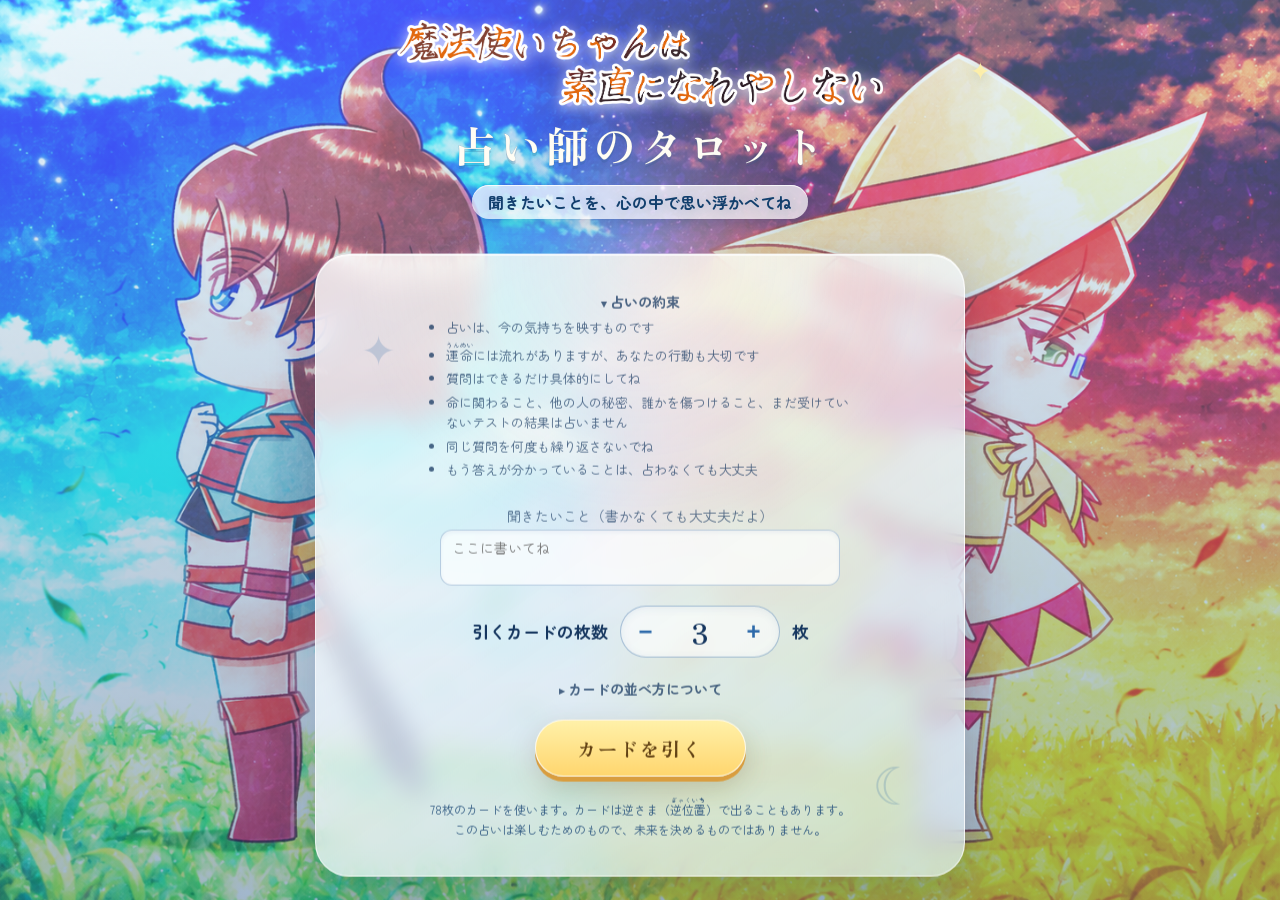
==== tarot-booth/index.html @ e7f3f314 "Initial commit: tarot booth web app 占い師のタロット — movie screening event tarot reading app. 78-card Ride" ====
<!doctype html>
<html lang="ja">
<head>
<meta charset="utf-8">
<meta name="viewport" content="width=device-width,initial-scale=1,viewport-fit=cover">
<title>占い師のタロット</title>
<link rel="preconnect" href="https://fonts.googleapis.com">
<link rel="preconnect" href="https://fonts.gstatic.com" crossorigin>
<link rel="stylesheet" href="https://fonts.googleapis.com/css2?family=Zen+Maru+Gothic:wght@500;700&family=Zen+Old+Mincho:wght@600;900&display=swap">
<link rel="stylesheet" href="src/styles.css">
</head>
<body>

<div class="app">
  <header>
    <div class="film"><img src="assets/ui/movie-title-logo.png" alt="魔法使いちゃんは素直になれやしない"></div>
    <h1>占い師のタロット</h1>
    <p class="guide" id="guide">聞きたいことを、心の中で思い浮かべてね</p>
  </header>

  <div class="spread" id="spread" hidden></div>

  <div class="table">
    <div class="fan" id="fan"></div>

    <div class="panel" id="setup">
      <details class="info-box" open>
        <summary>占いの約束</summary>
        <ul>
          <li>占いは、今の気持ちを映すものです</li>
          <li><ruby>運命<rt>うんめい</rt></ruby>には流れがありますが、あなたの行動も大切です</li>
          <li>質問はできるだけ具体的にしてね</li>
          <li>命に関わること、他の人の秘密、誰かを傷つけること、まだ受けていないテストの結果は占いません</li>
          <li>同じ質問を何度も繰り返さないでね</li>
          <li>もう答えが分かっていることは、占わなくても大丈夫</li>
        </ul>
      </details>

      <div class="field-col">
        <label for="question">聞きたいこと（書かなくても大丈夫だよ）</label>
        <textarea id="question" maxlength="60" rows="2" placeholder="ここに書いてね"></textarea>
      </div>

      <div class="field">
        <span>引くカードの枚数</span>
        <div class="stepper">
          <button type="button" id="minus" aria-label="減らす">−</button>
          <output id="count">3</output>
          <button type="button" id="plus" aria-label="増やす">+</button>
        </div>
        <span>枚</span>
      </div>

      <details class="info-box">
        <summary>カードの並べ方について</summary>
        <p>選んだカードを順番に並べます。</p>
        <p><strong>カードの見方：</strong></p>
        <ul>
          <li>自由に読む — 先にカードの<ruby>意味<rt>いみ</rt></ruby>を決めず、出たカードから感じ取ります</li>
          <li>出来事の流れ — <ruby>原因<rt>げんいん</rt></ruby>・<ruby>経過<rt>けいか</rt></ruby>・<ruby>結果<rt>けっか</rt></ruby></li>
          <li>時間の流れ — <ruby>過去<rt>かこ</rt></ruby>・<ruby>現在<rt>いま</rt></ruby>・<ruby>未来<rt>みらい</rt></ruby></li>
        </ul>
        <p>心の中で、どんなふうに読むか決めてね。どの方法でも、カードの出方は変わりません。</p>
      </details>

      <button class="btn" id="startBtn" type="button">カードを引く</button>
      <p class="note">78枚のカードを使います。カードは逆さま（<ruby>逆位置<rt>ぎゃくいち</rt></ruby>）で出ることもあります。<br>この占いは楽しむためのもので、未来を決めるものではありません。</p>
    </div>

    <div class="panel" id="actions" hidden>
      <div class="row">
        <button class="ghost" id="extraBtn" type="button">補足カードを引く</button>
        <button class="ghost" id="saveBtn" type="button">画像で保存</button>
        <button class="ghost" id="qrBtn" type="button">QRコードで結果を持ち帰る</button>
      </div>
      <div id="qrArea" hidden>
        <div id="qrCode"></div>
        <p class="note">スマホでスキャンすると、同じ結果が見られます</p>
      </div>
      <div class="ai-guide" role="note">
        <strong>✦ AIでカードを読んでみよう</strong>
        <p>結果を「画像で保存」して、聞きたいことと一緒にChatGPTなどのAIへ見せると、カードの読み方を相談できます。</p>
        <small>AIの読み取りは、答えを決めるものではありません。参考として楽しんでね。</small>
      </div>
      <div class="row">
        <button class="btn" id="againBtn" type="button">新しく占う</button>
        <button class="ghost" id="endBtn" type="button">占いを終える</button>
      </div>
    </div>
  </div>
</div>

<div class="overlay" id="overlay" hidden>
  <img id="shotImg" alt="占いの結果">
  <p class="note">画像を長押しすると保存できます</p>
  <div class="row">
    <a class="ghost" id="dlLink" download="tarot.png" href="#">ダウンロード</a>
    <button class="ghost" id="closeShot" type="button">閉じる</button>
  </div>
</div>

<script src="src/qrcode.js"></script>
<script src="src/deck.js"></script>
<script src="src/share.js"></script>
<script src="src/app.js"></script>
</body>
</html>
---- tarot-booth/src/styles.css ----
:root{
  --sky:#78c8ef;
  --sky-light:#dff5ff;
  --sky-deep:#356da8;
  --cloth:#255894;
  --cloth-deep:#163b70;
  --brass:#ffd66f;
  --brass-dim:#d99d3f;
  --paper:#fffdf4;
  --ink:#15365f;
  --muted:#d6edff;
  --night:#102f61;
  --mincho:"Zen Old Mincho","Hiragino Mincho ProN","Yu Mincho",serif;
  --maru:"Zen Maru Gothic","Hiragino Maru Gothic ProN","Yu Gothic",sans-serif;
  --sw:80px;
  --fw:50px;
  --ui-shadow:0 18px 46px rgba(21,54,95,.22);
  --pointer-x:50%;
  --pointer-y:32%;
}
[hidden]{display:none!important}
*,*::before,*::after{box-sizing:border-box}

html,body{margin:0;padding:0;width:100%;height:100%;height:100dvh;overflow:hidden}
body{
  color:var(--paper);font-family:var(--maru);
  background:
    radial-gradient(circle at 13% 18%,rgba(255,255,255,.9) 0 2px,transparent 3px),
    radial-gradient(circle at 87% 23%,rgba(255,240,166,.8) 0 2px,transparent 3px),
    radial-gradient(circle at 72% 8%,rgba(255,255,255,.75) 0 1.5px,transparent 2.5px),
    linear-gradient(180deg,var(--sky-light) 0,var(--sky) 36%,var(--sky-deep) 72%,var(--cloth-deep) 100%);
  -webkit-tap-highlight-color:transparent;user-select:none;
}
body::before,body::after{
  content:"";position:fixed;left:-8vw;right:-8vw;pointer-events:none;z-index:0;
}
body::before{
  top:17%;height:24%;opacity:.58;
  background:
    radial-gradient(ellipse at 8% 55%,rgba(255,255,255,.8) 0 11%,transparent 12%),
    radial-gradient(ellipse at 24% 42%,rgba(255,255,255,.62) 0 14%,transparent 15%),
    radial-gradient(ellipse at 81% 50%,rgba(255,255,255,.68) 0 13%,transparent 14%),
    radial-gradient(ellipse at 96% 36%,rgba(255,255,255,.78) 0 10%,transparent 11%);
  filter:blur(2px);
}
body::after{
  bottom:-18%;height:42%;opacity:.48;
  background:
    radial-gradient(ellipse at 18% 45%,rgba(187,224,250,.7) 0 20%,transparent 21%),
    radial-gradient(ellipse at 55% 62%,rgba(171,214,245,.64) 0 27%,transparent 28%),
    radial-gradient(ellipse at 88% 38%,rgba(200,232,252,.72) 0 20%,transparent 21%);
}
body:has(#setup:not([hidden])){
  background:
    radial-gradient(circle 260px at var(--pointer-x) var(--pointer-y),rgba(255,255,255,.3),transparent 72%),
    linear-gradient(180deg,rgba(202,235,250,.34),rgba(43,91,139,.44)),
    url("../assets/ui/movie-choice-bg.png") center/cover no-repeat;
}
body:has(#setup:not([hidden]))::before,
body:has(#setup:not([hidden]))::after{display:none}

/* The app always owns exactly one viewport. Spread height is controlled by --sw. */
.app{
  position:relative;z-index:1;width:100%;height:100%;height:100dvh;
  display:grid;grid-template-rows:auto auto minmax(0,1fr);
  grid-template-areas:"hd" "sp" "tb";
}

header{
  grid-area:hd;position:relative;text-align:center;
  padding:clamp(10px,2.2dvh,22px) 16px clamp(7px,1.2dvh,12px);
  text-shadow:0 2px 12px rgba(30,77,126,.2);
}
header::after{
  content:"✦";position:absolute;left:calc(50% + min(31vw,330px));top:22%;
  color:rgba(255,240,166,.9);font-size:clamp(14px,2vw,25px);
  filter:drop-shadow(0 0 8px rgba(255,220,112,.7));
}
.film{
  width:clamp(240px,38vw,500px);max-width:calc(100vw - 32px);margin:0 auto;
  line-height:0;filter:drop-shadow(0 3px 7px rgba(255,255,255,.72));
  animation:logo-enter .8s cubic-bezier(.2,.8,.2,1) both;
}
.film img{display:block;width:100%;height:auto}
h1{
  font-family:var(--mincho);font-weight:900;
  font-size:clamp(25px,3.6vw,43px);margin:.12em 0 0;
  letter-spacing:.09em;color:#fffdf4;
  -webkit-text-stroke:.35px rgba(27,67,113,.3);
  text-shadow:0 3px 0 rgba(42,89,137,.22),0 10px 30px rgba(34,80,127,.2);
  animation:title-enter .75s .12s cubic-bezier(.2,.8,.2,1) both;
}
.guide{
  display:inline-block;font-size:clamp(12px,1.55vw,16px);font-weight:700;
  margin:.68em 0 0;padding:.3em 1em;border-radius:999px;
  color:#123f6d;background:rgba(255,255,255,.72);
  box-shadow:0 4px 14px rgba(15,54,96,.2),inset 0 1px 0 rgba(255,255,255,.82);
  transition:opacity .3s;
  animation:guide-enter .65s .28s ease-out both;
}
@keyframes logo-enter{from{opacity:0;transform:translateY(-18px) scale(.96)}to{opacity:1;transform:none}}
@keyframes title-enter{from{opacity:0;transform:translateY(13px);letter-spacing:.2em}to{opacity:1;transform:none;letter-spacing:.09em}}
@keyframes guide-enter{from{opacity:0;transform:translateY(10px) scale(.97)}to{opacity:1;transform:none}}

/* Selected cards stay on one complete, centered row. */
.spread{
  grid-area:sp;display:flex;flex-wrap:nowrap;justify-content:center;align-items:flex-start;
  gap:clamp(3px,1vw,15px);padding:4px clamp(8px,2vw,24px) 7px;
  min-width:0;overflow:visible;
}
.slot{display:flex;flex:0 0 var(--sw);flex-direction:column;align-items:center;gap:3px;width:var(--sw);min-width:0}
.slot-label{
  max-width:100%;overflow:hidden;text-overflow:ellipsis;
  font-family:var(--mincho);font-weight:900;font-size:clamp(8px,1.1vw,12px);
  letter-spacing:.05em;color:#fff4bd;white-space:nowrap;text-shadow:0 1px 5px rgba(15,48,91,.5);
}
.slot.extra .slot-label{color:#d9edff}
.slot-frame{
  position:relative;width:100%;aspect-ratio:300/527;
  border:1.5px dashed rgba(255,244,189,.72);border-radius:7px;
  background:rgba(255,255,255,.08);box-shadow:inset 0 0 16px rgba(255,255,255,.06);
  perspective:900px;
}
.slot-name{
  width:calc(var(--sw) + 12px);min-height:2.25em;text-align:center;
  font-family:var(--mincho);font-weight:700;font-size:clamp(8px,1.1vw,13px);
  line-height:1.22;color:#fff;opacity:0;transition:opacity .5s;
  text-shadow:0 2px 6px rgba(9,36,76,.75);
}
.slot-name small{display:block;font-family:var(--maru);font-size:clamp(7px,.9vw,10px);color:#d8efff;letter-spacing:.03em}
.slot-name small.rev{color:#ffd0bd}
.slot-name rt{font-family:var(--maru);font-size:clamp(6px,.75vw,8px);color:#d8efff}
.slot-name.on{opacity:1;animation:name-enter .48s ease-out both}
@keyframes name-enter{from{opacity:0;transform:translateY(7px)}to{opacity:1;transform:none}}

/* Cards */
.card{position:absolute;inset:0;border-radius:7px;transform-style:preserve-3d;transition:transform .78s cubic-bezier(.2,.72,.2,1);cursor:pointer}
.card.flipped{transform:rotateY(180deg)}
.card.flipping{animation:tarot-flip .82s cubic-bezier(.22,.72,.2,1) both;z-index:2}
.card.front-visible .back{visibility:hidden}
.card.front-visible .front{backface-visibility:visible;-webkit-backface-visibility:visible}
@keyframes tarot-flip{
  0%{transform:rotateY(0) translateZ(0) translateY(0) scale(1);filter:brightness(1)}
  45%{transform:rotateY(90deg) translateZ(18px) translateY(-7px) scale(1.025);filter:brightness(1.08)}
  100%{transform:rotateY(180deg) translateZ(0) translateY(0) scale(1);filter:brightness(1)}
}
.card.flipping .front::after{content:"";position:absolute;inset:-20%;background:linear-gradient(105deg,transparent 42%,rgba(255,255,255,.36) 50%,transparent 58%);transform:translateX(-75%) rotate(5deg);animation:card-sheen .52s .14s ease-out both;pointer-events:none}
@keyframes card-sheen{to{transform:translateX(75%) rotate(5deg)}}
.face{position:absolute;inset:0;border-radius:6px;backface-visibility:hidden;-webkit-backface-visibility:hidden;overflow:hidden;box-shadow:0 5px 16px rgba(7,29,65,.38)}
.face.front{transform:rotateY(180deg);background:#fff}
.face.front img{width:100%;height:100%;object-fit:cover;display:block}
.face.front.rev img{transform:rotate(180deg)}
.back{
  background:
    radial-gradient(circle at 50% 50%,transparent 0 17%,var(--brass) 17.5% 19%,transparent 19.5%),
    radial-gradient(circle at 50% 50%,var(--brass) 0 5%,transparent 5.5%),
    repeating-linear-gradient(45deg,rgba(255,231,145,.13) 0 2px,transparent 2px 9px),
    repeating-linear-gradient(-45deg,rgba(255,231,145,.13) 0 2px,transparent 2px 9px),
    #174786;
  border:2px solid #123e78;outline:1.2px solid #ffe18a;outline-offset:-5px;
}
.slot .card.ready{animation:glow 1.6s ease-in-out infinite}
@keyframes glow{50%{filter:drop-shadow(0 0 9px rgba(255,231,139,.95));transform:translateY(-2px)}}

/* Fan and panels share the remaining, strictly bounded area. */
.table{grid-area:tb;position:relative;min-height:0;overflow:hidden}
.fan{position:absolute;inset:4px clamp(5px,1vw,14px) 8px;overflow:hidden}
.fcard{
  position:absolute;left:0;top:0;width:var(--fw);aspect-ratio:300/527;
  transform-origin:50% 100%;will-change:transform;
  transition:transform .68s cubic-bezier(.24,.76,.2,1),opacity .3s,filter .2s;cursor:pointer;
}
.fcard .face{box-shadow:-2px 3px 8px rgba(6,26,59,.42)}
.fcard:hover{filter:brightness(1.12)}
.fcard:hover .card:not(.flipped):not(.flipping),.fcard:focus-visible .card:not(.flipped):not(.flipping){transform:translateY(-7px) scale(1.035)}
.fcard:hover .card.flipped,.fcard:focus-visible .card.flipped{transform:translateY(-7px) scale(1.035) rotateY(180deg)}
.fcard:focus-visible{outline:none;filter:drop-shadow(0 0 6px #fff)}
.fcard:focus-visible .back{outline-color:#fff}
.fan.locked .fcard{pointer-events:none}
.fcard.gone{opacity:0;pointer-events:none}

/* Welcome and result controls */
.panel{
  position:absolute;inset:0;display:flex;flex-direction:column;align-items:center;justify-content:center;
  gap:clamp(10px,2.2dvh,20px);text-align:center;padding:10px 16px;
}
#setup{
  inset:50% auto auto 50%;transform:translate(-50%,-50%);
  width:min(650px,calc(100% - 28px));height:auto;max-height:calc(100% - 14px);
  padding:clamp(18px,4dvh,38px) clamp(18px,5vw,50px);
  border:1px solid rgba(255,255,255,.68);border-radius:clamp(20px,4vw,34px);
  background:
    radial-gradient(circle at 50% 0,rgba(255,245,183,.18),transparent 42%),
    linear-gradient(145deg,rgba(255,255,255,.82),rgba(225,243,255,.68));
  color:var(--ink);box-shadow:var(--ui-shadow),inset 0 1px 0 rgba(255,255,255,.9);
  backdrop-filter:blur(12px);-webkit-backdrop-filter:blur(12px);
  animation:panel-enter .78s .18s cubic-bezier(.16,.8,.24,1) both;
}
@keyframes panel-enter{from{opacity:0;transform:translate(-50%,calc(-50% + 24px)) scale(.975)}to{opacity:1;transform:translate(-50%,-50%) scale(1)}}
#setup::before,#setup::after{position:absolute;color:rgba(50,109,168,.22);font-family:var(--mincho);pointer-events:none}
#setup::before{content:"✦";left:7%;top:10%;font-size:clamp(22px,4vw,42px)}
#setup::after{content:"☾";right:7%;bottom:9%;font-size:clamp(28px,5vw,52px)}
#actions{justify-content:flex-start;padding-top:clamp(8px,1.5dvh,15px);gap:9px}
#qrArea{display:flex;flex-direction:column;align-items:center;gap:6px}
#qrCode svg{background:#fff;border-radius:8px;padding:4px;box-shadow:0 4px 16px rgba(0,0,0,.15)}
#qrArea:not([hidden]){animation:soft-pop .45s cubic-bezier(.2,.8,.2,1) both}
.ai-guide{
  width:min(520px,calc(100% - 16px));padding:.7em 1em;border-radius:14px;
  color:var(--ink);background:rgba(255,255,255,.82);
  border:1px solid rgba(255,226,132,.9);box-shadow:0 6px 20px rgba(10,43,82,.16);
  animation:soft-pop .58s .18s cubic-bezier(.2,.8,.2,1) both;
}
.ai-guide strong{display:block;color:#875614;font-size:clamp(12px,1.35vw,15px)}
.ai-guide p{margin:.3em 0;font-size:clamp(10px,1.15vw,12px);line-height:1.55}
.ai-guide small{display:block;color:#456785;font-size:clamp(9px,1vw,11px);line-height:1.45}

/* question input */
.field-col{display:flex;flex-direction:column;align-items:center;gap:4px;width:100%}
.field-col label{font-size:clamp(12px,1.4vw,14px);color:var(--ink);opacity:.7}
.field-col textarea{
  width:min(100%,400px);font-family:var(--maru);font-size:14px;
  padding:.5em .8em;border:1.5px solid rgba(43,101,159,.3);border-radius:12px;
  background:rgba(255,255,255,.7);color:var(--ink);resize:none;
  box-shadow:inset 0 2px 4px rgba(35,91,145,.06);
}
.field-col textarea:focus{outline:2px solid var(--sky-deep);outline-offset:1px}

/* info box (precautions, spread intro) */
.info-box{
  width:min(100%,420px);text-align:left;font-size:clamp(11px,1.2vw,13px);
  color:var(--ink);opacity:.75;line-height:1.6;
}
.info-box summary{
  cursor:pointer;font-weight:700;font-size:clamp(12px,1.3vw,14px);
  list-style:none;text-align:center;
}
.info-box summary::before{content:"▸ ";font-size:.8em}
.info-box[open] summary::before{content:"▾ "}
.info-box[open] > :not(summary){animation:detail-enter .35s ease-out both}
.info-box ul{margin:.4em 0;padding-left:1.2em}
.info-box li{margin-bottom:.2em}
.info-box p{margin:.3em 0}
.field{display:flex;align-items:center;gap:12px;flex-wrap:wrap;justify-content:center;font-size:clamp(14px,1.8vw,17px);font-weight:700}
.stepper{
  display:flex;align-items:center;border:1.5px solid rgba(43,101,159,.4);border-radius:999px;
  background:rgba(255,255,255,.62);box-shadow:inset 0 2px 8px rgba(35,91,145,.08);
}
.stepper button{
  width:clamp(40px,5vw,50px);height:clamp(40px,5vw,50px);
  border:0;background:transparent;color:#2d6aaa;font-size:24px;font-weight:700;
  cursor:pointer;border-radius:999px;
  transition:transform .18s ease,background .18s ease,color .18s ease;
}
.stepper button:not(:disabled):hover{transform:scale(1.16);background:rgba(73,137,196,.12)}
.stepper button:not(:disabled):active{transform:scale(.9)}
.stepper button:disabled{opacity:.28;cursor:default}
.stepper output{min-width:2em;font-family:var(--mincho);font-weight:900;font-size:clamp(21px,2.5vw,29px);color:var(--ink);font-variant-numeric:tabular-nums}
.btn{
  position:relative;overflow:hidden;
  font-family:var(--mincho);font-weight:900;font-size:clamp(15px,1.9vw,19px);letter-spacing:.1em;
  color:#634315;background:linear-gradient(180deg,#fff1a9,#ffd66f);
  border:1px solid rgba(255,255,255,.8);border-radius:999px;padding:.75em 2.2em;cursor:pointer;
  box-shadow:0 5px 0 #d99d3f,0 11px 28px rgba(87,63,24,.22);
  transition:transform .12s,box-shadow .12s,filter .2s;
}
.btn::before{
  content:"";position:absolute;inset:-40% auto -40% -45%;width:32%;
  background:linear-gradient(90deg,transparent,rgba(255,255,255,.75),transparent);
  transform:skewX(-18deg);transition:left .48s ease;pointer-events:none;
}
.btn:hover::before{left:115%}
.btn:hover{filter:brightness(1.04)}
.btn:active{transform:translateY(4px);box-shadow:0 1px 0 #d99d3f,0 6px 16px rgba(87,63,24,.18)}
.btn:focus-visible,.ghost:focus-visible,.stepper button:focus-visible{outline:3px solid #fff;outline-offset:3px}
.ghost{
  font-family:var(--maru);font-weight:700;font-size:clamp(12px,1.4vw,15px);
  color:#fff;background:rgba(19,64,117,.68);border:1.5px solid rgba(255,237,164,.72);
  border-radius:999px;padding:.64em 1.3em;cursor:pointer;text-decoration:none;
  box-shadow:0 6px 18px rgba(8,35,72,.16);transition:background .2s,transform .15s;
}
.ghost:hover{background:rgba(14,54,105,.86);transform:translateY(-1px)}
.ghost:active{transform:translateY(1px) scale(.98)}
.ghost:disabled{opacity:.35;cursor:default;transform:none}
.row{display:flex;gap:9px;flex-wrap:wrap;justify-content:center;align-items:center}
.note{font-size:clamp(10px,1.15vw,12px);color:#315a82;max-width:40em;line-height:1.65;margin:0}
#actions .note{color:var(--muted)}

/* Saved-image preview */
.overlay{
  position:fixed;inset:0;z-index:50;background:rgba(11,42,82,.88);
  backdrop-filter:blur(12px);-webkit-backdrop-filter:blur(12px);
  display:flex;flex-direction:column;align-items:center;justify-content:center;gap:12px;padding:14px;
}
.overlay img{max-width:100%;max-height:74dvh;border:3px solid rgba(255,255,255,.75);border-radius:12px;box-shadow:0 18px 50px rgba(3,22,49,.48);user-select:auto;-webkit-touch-callout:default}
.overlay:not([hidden]) img{animation:overlay-enter .5s cubic-bezier(.2,.8,.2,1) both}
.overlay .note{color:#e7f5ff}
@keyframes soft-pop{from{opacity:0;transform:translateY(12px) scale(.97)}to{opacity:1;transform:none}}
@keyframes detail-enter{from{opacity:0;transform:translateY(-5px)}to{opacity:1;transform:none}}
@keyframes overlay-enter{from{opacity:0;transform:translateY(18px) scale(.96)}to{opacity:1;transform:none}}

@media(max-width:600px){
  header{padding-top:8px;padding-bottom:5px}
  .film{width:min(76vw,300px)}
  h1{font-size:clamp(22px,7vw,29px)}
  .guide{font-size:11px;margin-top:.48em}
  .spread{gap:3px;padding:2px 6px 4px}
  .slot{gap:2px}
  .slot-name{width:calc(var(--sw) + 5px)}
  #setup{inset:50% 11px auto;transform:translateY(-50%);width:auto;padding:17px 14px;border-radius:22px;gap:10px}
  #setup .note{max-width:31em}
  #actions{padding-inline:8px}
  .ai-guide{padding:.55em .75em}
  .fan{inset:2px 4px 5px}
}

@media(max-width:600px){
  @keyframes panel-enter{from{opacity:0;transform:translateY(calc(-50% + 20px)) scale(.98)}to{opacity:1;transform:translateY(-50%) scale(1)}}
}

@media(max-height:650px){
  header{padding-top:6px;padding-bottom:4px}
  h1{font-size:clamp(20px,3vw,30px)}
  .guide{margin-top:.12em;font-size:11px}
  #setup{padding-block:12px;gap:8px}
  #setup .note{line-height:1.4}
  .stepper button{width:36px;height:36px}
  .btn{padding-block:.58em}
}

@media(prefers-reduced-motion:reduce){
  .card,.fcard,.slot-name,.btn,.ghost{transition-duration:.01s}
  .card.flipping{animation:none;transform:rotateY(180deg)}
  .card.flipping .back{visibility:hidden}
  .card.flipping .front{backface-visibility:visible;-webkit-backface-visibility:visible}
  .card.flipping .front::after{display:none}
  .slot .card.ready{animation:none}
  .film,h1,.guide,#setup,.slot-name.on,#qrArea:not([hidden]),.ai-guide,.overlay:not([hidden]) img,.info-box[open] > :not(summary){animation:none}
  .btn::before{display:none}
}
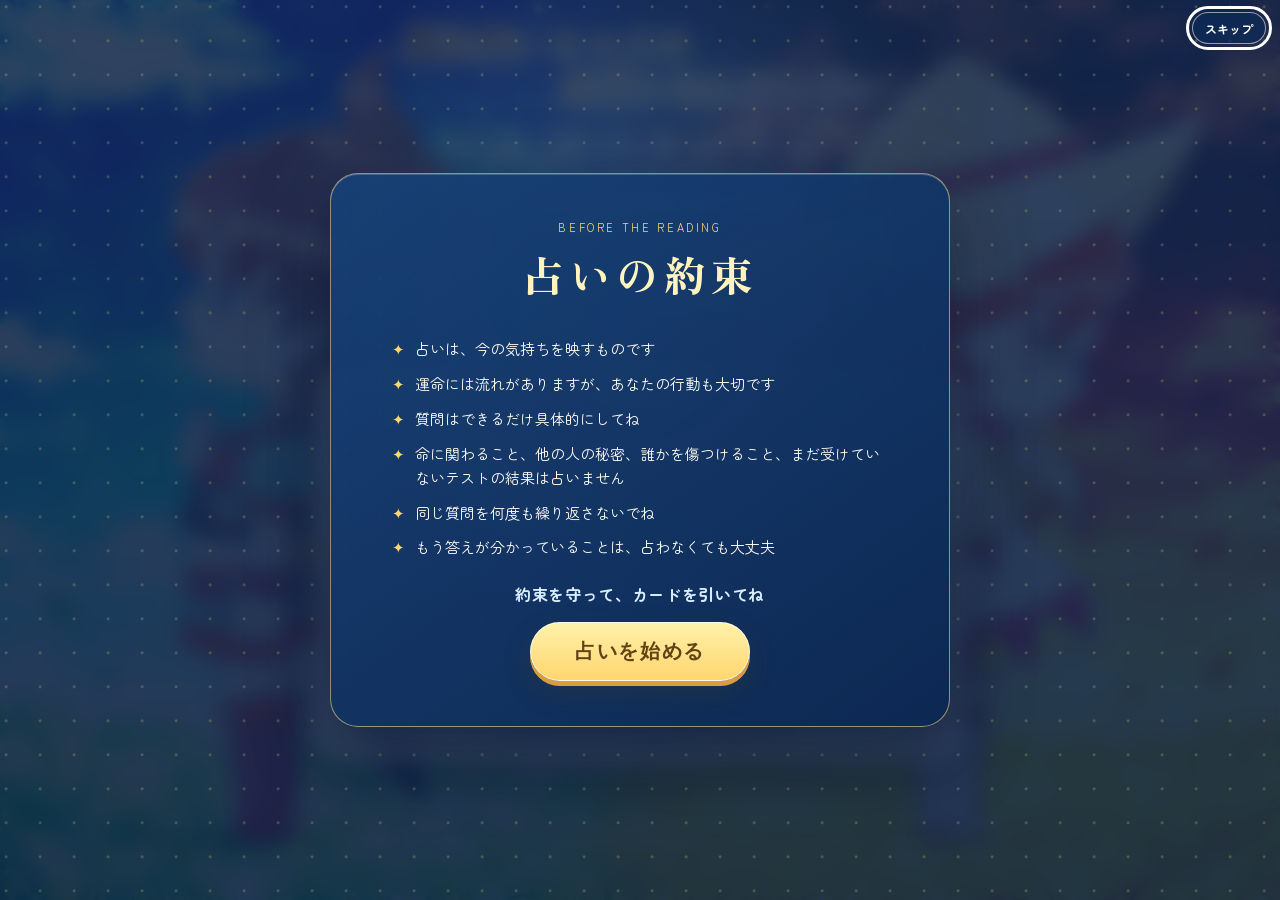
==== commit b11254a9: "Improve tarot booth UI and live mode flow" ====
--- a/tarot-booth/index.html
+++ b/tarot-booth/index.html
@@ -7,7 +7,7 @@
 <link rel="preconnect" href="https://fonts.googleapis.com">
 <link rel="preconnect" href="https://fonts.gstatic.com" crossorigin>
 <link rel="stylesheet" href="https://fonts.googleapis.com/css2?family=Zen+Maru+Gothic:wght@500;700&family=Zen+Old+Mincho:wght@600;900&display=swap">
-<link rel="stylesheet" href="src/styles.css">
+<link rel="stylesheet" href="src/styles.css?v=27">
 </head>
 <body>
 
@@ -24,24 +24,28 @@
     <div class="fan" id="fan"></div>
 
     <div class="panel" id="setup">
-      <details class="info-box" open>
-        <summary>占いの約束</summary>
-        <ul>
-          <li>占いは、今の気持ちを映すものです</li>
-          <li><ruby>運命<rt>うんめい</rt></ruby>には流れがありますが、あなたの行動も大切です</li>
-          <li>質問はできるだけ具体的にしてね</li>
-          <li>命に関わること、他の人の秘密、誰かを傷つけること、まだ受けていないテストの結果は占いません</li>
-          <li>同じ質問を何度も繰り返さないでね</li>
-          <li>もう答えが分かっていることは、占わなくても大丈夫</li>
-        </ul>
-      </details>
+      <div class="mode-switch" role="group" aria-label="利用モード">
+        <button type="button" class="mode-option selected" id="standardMode" aria-pressed="true">通常版</button>
+        <button type="button" class="mode-option" id="liveMode" aria-pressed="false">会場版</button>
+      </div>
+      <button class="rules-link" id="rulesBtn" type="button" aria-haspopup="dialog">✦ 占いの約束を見る</button>
 
-      <div class="field-col">
+      <div class="field-col" id="questionField">
         <label for="question">聞きたいこと（書かなくても大丈夫だよ）</label>
         <textarea id="question" maxlength="60" rows="2" placeholder="ここに書いてね"></textarea>
       </div>
 
-      <div class="field">
+      <div class="booth-questions" id="boothQuestions" hidden>
+        <p class="booth-heading">占いたいことを選んでね</p>
+        <div class="booth-question-list" role="group" aria-label="占いたいこと">
+          <button type="button" class="booth-question selected" data-question="今の私に必要なメッセージは？" aria-pressed="true">今の私に必要な<br>メッセージ</button>
+          <button type="button" class="booth-question" data-question="これからの恋愛について教えてください" aria-pressed="false">これからの<br>恋愛</button>
+          <button type="button" class="booth-question" data-question="仕事や勉強で、今意識することは？" aria-pressed="false">仕事・勉強で<br>意識すること</button>
+          <button type="button" class="booth-question" data-question="次の一歩を踏み出すためのヒントは？" aria-pressed="false">次の一歩への<br>ヒント</button>
+        </div>
+      </div>
+
+      <div class="field" id="countField">
         <span>引くカードの枚数</span>
         <div class="stepper">
           <button type="button" id="minus" aria-label="減らす">−</button>
@@ -51,16 +55,15 @@
         <span>枚</span>
       </div>
 
-      <details class="info-box">
-        <summary>カードの並べ方について</summary>
-        <p>選んだカードを順番に並べます。</p>
-        <p><strong>カードの見方：</strong></p>
-        <ul>
-          <li>自由に読む — 先にカードの<ruby>意味<rt>いみ</rt></ruby>を決めず、出たカードから感じ取ります</li>
-          <li>出来事の流れ — <ruby>原因<rt>げんいん</rt></ruby>・<ruby>経過<rt>けいか</rt></ruby>・<ruby>結果<rt>けっか</rt></ruby></li>
-          <li>時間の流れ — <ruby>過去<rt>かこ</rt></ruby>・<ruby>現在<rt>いま</rt></ruby>・<ruby>未来<rt>みらい</rt></ruby></li>
-        </ul>
-        <p>心の中で、どんなふうに読むか決めてね。どの方法でも、カードの出方は変わりません。</p>
+      <details class="info-box reading-guide">
+        <summary>カードの読み方</summary>
+        <p class="reading-intro">引いた順番に並びます。好きな読み方を選んでね。</p>
+        <div class="reading-options">
+          <div><strong>自由に読む</strong><span>カードから感じたことを大切にする</span></div>
+          <div><strong>出来事の流れ</strong><span>原因・経過・結果として読む</span></div>
+          <div><strong>時間の流れ</strong><span>過去・現在・未来として読む</span></div>
+        </div>
+        <p class="reading-closing">読み方を変えても、出るカードは変わりません。</p>
       </details>
 
       <button class="btn" id="startBtn" type="button">カードを引く</button>
@@ -71,22 +74,51 @@
       <div class="row">
         <button class="ghost" id="extraBtn" type="button">補足カードを引く</button>
         <button class="ghost" id="saveBtn" type="button">画像で保存</button>
-        <button class="ghost" id="qrBtn" type="button">QRコードで結果を持ち帰る</button>
-      </div>
-      <div id="qrArea" hidden>
-        <div id="qrCode"></div>
-        <p class="note">スマホでスキャンすると、同じ結果が見られます</p>
-      </div>
-      <div class="ai-guide" role="note">
-        <strong>✦ AIでカードを読んでみよう</strong>
-        <p>結果を「画像で保存」して、聞きたいことと一緒にChatGPTなどのAIへ見せると、カードの読み方を相談できます。</p>
-        <small>AIの読み取りは、答えを決めるものではありません。参考として楽しんでね。</small>
+        <button class="ghost" id="copyBtn" type="button">テキストをコピー</button>
+        <button class="ghost" id="aiBtn" type="button">✦ AIに解釈してもらう</button>
       </div>
       <div class="row">
         <button class="btn" id="againBtn" type="button">新しく占う</button>
         <button class="ghost" id="endBtn" type="button">占いを終える</button>
       </div>
     </div>
+  </div>
+</div>
+
+<div class="ai-overlay" id="aiOverlay" role="dialog" aria-modal="true" hidden>
+  <div class="ai-modal">
+    <div class="ai-modal-header">
+      <span>✦ AIの解釈</span>
+      <button class="ai-modal-close" id="aiClose" type="button">✕</button>
+    </div>
+    <div class="ai-key-row" id="aiKeyRow">
+      <input class="ai-key-input" id="aiKeyInput" type="password" placeholder="OpenAI API キーを入力（sk-proj-...）">
+      <button class="ghost" id="aiKeySave" type="button">保存</button>
+    </div>
+    <div class="ai-result" id="aiResult">
+      <p class="ai-result-text" id="aiResultText"></p>
+    </div>
+    <div class="ai-modal-foot">
+      <p class="note">AIの解釈は参考として楽しんでね。答えを決めるものではありません。</p>
+    </div>
+  </div>
+</div>
+
+<div class="rules-overlay" id="rulesOverlay" role="dialog" aria-modal="true" aria-labelledby="rulesTitle" hidden>
+  <button class="rules-skip" id="skipRules" type="button">スキップ</button>
+  <div class="rules-card">
+    <p class="rules-kicker">Before the reading</p>
+    <h2 id="rulesTitle">占いの約束</h2>
+    <ul class="rules-list">
+      <li>占いは、今の気持ちを映すものです</li>
+      <li>運命には流れがありますが、あなたの行動も大切です</li>
+      <li>質問はできるだけ具体的にしてね</li>
+      <li>命に関わること、他の人の秘密、誰かを傷つけること、まだ受けていないテストの結果は占いません</li>
+      <li>同じ質問を何度も繰り返さないでね</li>
+      <li>もう答えが分かっていることは、占わなくても大丈夫</li>
+    </ul>
+    <p class="rules-closing">約束を守って、カードを引いてね</p>
+    <button class="btn rules-close" id="closeRules" type="button">占いを始める</button>
   </div>
 </div>
 
@@ -99,9 +131,8 @@
   </div>
 </div>
 
-<script src="src/qrcode.js"></script>
 <script src="src/deck.js"></script>
 <script src="src/share.js"></script>
-<script src="src/app.js"></script>
+<script src="src/app.js?v=27"></script>
 </body>
 </html>
--- a/tarot-booth/src/styles.css
+++ b/tarot-booth/src/styles.css
@@ -10,10 +10,11 @@
   --ink:#15365f;
   --muted:#d6edff;
   --night:#102f61;
-  --mincho:"Zen Old Mincho","Hiragino Mincho ProN","Yu Mincho",serif;
+  --mincho:"Zen Old Mincho","Hiragino Mincho ProN","Yu Mincho","MS PMincho","MS Mincho","Noto Serif JP",serif;
   --maru:"Zen Maru Gothic","Hiragino Maru Gothic ProN","Yu Gothic",sans-serif;
   --sw:80px;
   --fw:50px;
+  --spread-gap:clamp(3px,1vw,15px);
   --ui-shadow:0 18px 46px rgba(21,54,95,.22);
   --pointer-x:50%;
   --pointer-y:32%;
@@ -29,6 +30,7 @@
     radial-gradient(circle at 87% 23%,rgba(255,240,166,.8) 0 2px,transparent 3px),
     radial-gradient(circle at 72% 8%,rgba(255,255,255,.75) 0 1.5px,transparent 2.5px),
     linear-gradient(180deg,var(--sky-light) 0,var(--sky) 36%,var(--sky-deep) 72%,var(--cloth-deep) 100%);
+  min-width:280px;
   -webkit-tap-highlight-color:transparent;user-select:none;
 }
 body::before,body::after{
@@ -64,6 +66,10 @@
   position:relative;z-index:1;width:100%;height:100%;height:100dvh;
   display:grid;grid-template-rows:auto auto minmax(0,1fr);
   grid-template-areas:"hd" "sp" "tb";
+  padding-top:env(safe-area-inset-top);
+  padding-right:env(safe-area-inset-right);
+  padding-bottom:env(safe-area-inset-bottom);
+  padding-left:env(safe-area-inset-left);
 }
 
 header{
@@ -105,13 +111,13 @@
 /* Selected cards stay on one complete, centered row. */
 .spread{
   grid-area:sp;display:flex;flex-wrap:nowrap;justify-content:center;align-items:flex-start;
-  gap:clamp(3px,1vw,15px);padding:4px clamp(8px,2vw,24px) 7px;
+  gap:var(--spread-gap);padding:4px clamp(8px,2vw,24px) 7px;
   min-width:0;overflow:visible;
 }
 .slot{display:flex;flex:0 0 var(--sw);flex-direction:column;align-items:center;gap:3px;width:var(--sw);min-width:0}
 .slot-label{
   max-width:100%;overflow:hidden;text-overflow:ellipsis;
-  font-family:var(--mincho);font-weight:900;font-size:clamp(8px,1.1vw,12px);
+  font-family:var(--mincho);font-weight:900;font-size:clamp(10px,1.3vw,13px);
   letter-spacing:.05em;color:#fff4bd;white-space:nowrap;text-shadow:0 1px 5px rgba(15,48,91,.5);
 }
 .slot.extra .slot-label{color:#d9edff}
@@ -123,13 +129,13 @@
 }
 .slot-name{
   width:calc(var(--sw) + 12px);min-height:2.25em;text-align:center;
-  font-family:var(--mincho);font-weight:700;font-size:clamp(8px,1.1vw,13px);
+  font-family:var(--mincho);font-weight:700;font-size:clamp(10px,1.3vw,14px);
   line-height:1.22;color:#fff;opacity:0;transition:opacity .5s;
   text-shadow:0 2px 6px rgba(9,36,76,.75);
 }
-.slot-name small{display:block;font-family:var(--maru);font-size:clamp(7px,.9vw,10px);color:#d8efff;letter-spacing:.03em}
+.slot-name small{display:block;font-family:var(--maru);font-size:clamp(9px,1.1vw,11px);color:#d8efff;letter-spacing:.03em}
 .slot-name small.rev{color:#ffd0bd}
-.slot-name rt{font-family:var(--maru);font-size:clamp(6px,.75vw,8px);color:#d8efff}
+.slot-name rt{font-family:var(--maru);font-size:clamp(8px,.9vw,9px);color:#d8efff}
 .slot-name.on{opacity:1;animation:name-enter .48s ease-out both}
 @keyframes name-enter{from{opacity:0;transform:translateY(7px)}to{opacity:1;transform:none}}
 
@@ -152,13 +158,23 @@
 .face.front.rev img{transform:rotate(180deg)}
 .back{
   background:
-    radial-gradient(circle at 50% 50%,transparent 0 17%,var(--brass) 17.5% 19%,transparent 19.5%),
-    radial-gradient(circle at 50% 50%,var(--brass) 0 5%,transparent 5.5%),
-    repeating-linear-gradient(45deg,rgba(255,231,145,.13) 0 2px,transparent 2px 9px),
-    repeating-linear-gradient(-45deg,rgba(255,231,145,.13) 0 2px,transparent 2px 9px),
-    #174786;
-  border:2px solid #123e78;outline:1.2px solid #ffe18a;outline-offset:-5px;
-}
+    url("../assets/ui/mascot-head.png") center/78% auto no-repeat,
+    radial-gradient(circle at 50% 50%,transparent 0 22%,rgba(255,244,170,.9) 22.5% 24%,transparent 24.5%),
+    radial-gradient(circle at 50% 50%,rgba(255,246,181,.9) 0 5%,transparent 5.5%),
+    repeating-linear-gradient(45deg,rgba(255,255,255,.18) 0 2px,transparent 2px 10px),
+    repeating-linear-gradient(-45deg,rgba(132,42,133,.12) 0 2px,transparent 2px 10px),
+    linear-gradient(145deg,#ff9bc6,#f34f98 58%,#d52a78);
+  border:2px solid #9f195c;outline:1.2px solid #fff0a7;outline-offset:-5px;
+}
+.fan.shuffling .fcard{transition:transform .2s cubic-bezier(.45,0,.55,1);filter:drop-shadow(0 8px 12px rgba(91,14,63,.28))}
+body.is-shuffling .table::after{
+  content:"シャッフル中…";position:absolute;z-index:20;left:50%;top:11%;transform:translateX(-50%);
+  padding:.5em 1.25em;border-radius:999px;color:#fff4bd;background:rgba(91,22,89,.76);
+  border:1px solid rgba(255,232,142,.75);font:900 clamp(13px,1.6vw,17px) var(--maru);
+  letter-spacing:.08em;box-shadow:0 7px 22px rgba(35,10,63,.25);
+  animation:shuffle-status .72s ease-in-out infinite alternate;pointer-events:none;
+}
+@keyframes shuffle-status{to{transform:translateX(-50%) translateY(-3px);box-shadow:0 10px 28px rgba(255,83,160,.36)}}
 .slot .card.ready{animation:glow 1.6s ease-in-out infinite}
 @keyframes glow{50%{filter:drop-shadow(0 0 9px rgba(255,231,139,.95));transform:translateY(-2px)}}
 
@@ -185,9 +201,13 @@
   gap:clamp(10px,2.2dvh,20px);text-align:center;padding:10px 16px;
 }
 #setup{
-  inset:50% auto auto 50%;transform:translate(-50%,-50%);
-  width:min(650px,calc(100% - 28px));height:auto;max-height:calc(100% - 14px);
-  padding:clamp(18px,4dvh,38px) clamp(18px,5vw,50px);
+  position:absolute;top:50%;left:50%;right:auto;bottom:auto;transform:translate(-50%,-50%);
+  width:min(650px,calc(100vw - 24px));height:auto;
+  max-height:100%;
+  overflow-y:auto;-webkit-overflow-scrolling:touch;
+  justify-content:flex-start;
+  padding:clamp(14px,2.2dvh,22px) clamp(16px,4vw,38px);
+  gap:clamp(8px,1.35dvh,12px);
   border:1px solid rgba(255,255,255,.68);border-radius:clamp(20px,4vw,34px);
   background:
     radial-gradient(circle at 50% 0,rgba(255,245,183,.18),transparent 42%),
@@ -200,30 +220,91 @@
 #setup::before,#setup::after{position:absolute;color:rgba(50,109,168,.22);font-family:var(--mincho);pointer-events:none}
 #setup::before{content:"✦";left:7%;top:10%;font-size:clamp(22px,4vw,42px)}
 #setup::after{content:"☾";right:7%;bottom:9%;font-size:clamp(28px,5vw,52px)}
-#actions{justify-content:flex-start;padding-top:clamp(8px,1.5dvh,15px);gap:9px}
+#actions{justify-content:flex-start;padding-top:clamp(8px,1.5dvh,15px);gap:clamp(8px,1.4dvh,13px)}
 #qrArea{display:flex;flex-direction:column;align-items:center;gap:6px}
 #qrCode svg{background:#fff;border-radius:8px;padding:4px;box-shadow:0 4px 16px rgba(0,0,0,.15)}
 #qrArea:not([hidden]){animation:soft-pop .45s cubic-bezier(.2,.8,.2,1) both}
-.ai-guide{
-  width:min(520px,calc(100% - 16px));padding:.7em 1em;border-radius:14px;
-  color:var(--ink);background:rgba(255,255,255,.82);
-  border:1px solid rgba(255,226,132,.9);box-shadow:0 6px 20px rgba(10,43,82,.16);
-  animation:soft-pop .58s .18s cubic-bezier(.2,.8,.2,1) both;
-}
-.ai-guide strong{display:block;color:#875614;font-size:clamp(12px,1.35vw,15px)}
-.ai-guide p{margin:.3em 0;font-size:clamp(10px,1.15vw,12px);line-height:1.55}
-.ai-guide small{display:block;color:#456785;font-size:clamp(9px,1vw,11px);line-height:1.45}
+#actions > .row:first-child{width:100%;max-width:760px;min-width:0}
+#actions > .row:first-child .ghost{flex:0 0 auto}
+#actions #aiBtn{
+  display:none;
+  order:-1;color:#62400c;background:linear-gradient(180deg,#fff2ad,#ffd56b);
+  border-color:rgba(255,255,255,.82);box-shadow:0 4px 0 #cf9633,0 9px 22px rgba(73,50,14,.2);
+}
+.booth-mode #actions #aiBtn{display:inline-flex}
+#actions #aiBtn:hover{background:linear-gradient(180deg,#fff7ce,#ffe08a)}
+.booth-mode #actions #extraBtn,
+.booth-mode #actions #saveBtn,
+.booth-mode #actions #copyBtn,
+.booth-mode #actions #qrBtn,
+.booth-mode #actions #qrArea{display:none!important}
+.booth-mode #actions > .row:first-child{max-width:360px}
+.booth-mode #actions #aiBtn{width:100%}
 
 /* question input */
 .field-col{display:flex;flex-direction:column;align-items:center;gap:4px;width:100%}
-.field-col label{font-size:clamp(12px,1.4vw,14px);color:var(--ink);opacity:.7}
+.field-col label{font-size:clamp(12px,1.35vw,14px);font-weight:700;color:var(--ink);opacity:.72}
 .field-col textarea{
-  width:min(100%,400px);font-family:var(--maru);font-size:14px;
-  padding:.5em .8em;border:1.5px solid rgba(43,101,159,.3);border-radius:12px;
-  background:rgba(255,255,255,.7);color:var(--ink);resize:none;
-  box-shadow:inset 0 2px 4px rgba(35,91,145,.06);
+  width:min(100%,440px);min-height:58px;font-family:var(--maru);font-size:14px;
+  padding:.65em .9em;border:1.5px solid rgba(43,101,159,.28);border-radius:14px;
+  background:rgba(255,255,255,.78);color:var(--ink);resize:none;
+  box-shadow:inset 0 2px 5px rgba(35,91,145,.07),0 3px 10px rgba(30,77,122,.06);
 }
 .field-col textarea:focus{outline:2px solid var(--sky-deep);outline-offset:1px}
+
+.mode-switch{
+  display:flex;padding:4px;border-radius:999px;background:rgba(43,101,159,.11);
+  box-shadow:inset 0 1px 4px rgba(26,73,119,.12);
+}
+.mode-option{
+  min-width:92px;border:0;border-radius:999px;padding:.55em 1.1em;cursor:pointer;
+  color:#54728f;background:transparent;font:700 13px var(--maru);
+  transition:background .2s,color .2s,box-shadow .2s,transform .15s;
+}
+.mode-option.selected{
+  color:#174d80;background:rgba(255,255,255,.9);
+  box-shadow:0 3px 10px rgba(24,68,111,.15);
+}
+.mode-option:active{transform:scale(.97)}
+.mode-option:focus-visible{outline:3px solid #fff;outline-offset:2px}
+.booth-questions{width:min(100%,540px)}
+.booth-heading{margin:0 0 .65em;color:var(--ink);font:900 clamp(17px,2vw,22px) var(--mincho);letter-spacing:.06em}
+.booth-question-list{display:grid;grid-template-columns:repeat(2,minmax(0,1fr));gap:10px}
+.booth-question{
+  position:relative;min-height:70px;padding:.72em 1em;cursor:pointer;
+  color:#285d90;background:rgba(255,255,255,.58);border:1.5px solid rgba(54,112,170,.25);border-radius:16px;
+  font:700 clamp(13px,1.5vw,16px)/1.45 var(--maru);box-shadow:0 5px 14px rgba(21,69,116,.08);
+  transition:transform .16s,background .2s,border-color .2s,box-shadow .2s;
+}
+.booth-question:hover{transform:translateY(-2px);background:rgba(255,255,255,.8)}
+.booth-question.selected{
+  color:#69450e;background:linear-gradient(145deg,#fff9d5,#ffe18b);
+  border-color:#e9b647;box-shadow:0 5px 0 #dca23b,0 10px 22px rgba(112,76,17,.18);
+}
+.booth-question.selected::after{
+  content:"✓";position:absolute;top:7px;right:9px;width:20px;height:20px;display:grid;place-items:center;
+  border-radius:50%;color:#fff;background:#d69b2d;font-size:12px;
+}
+.booth-question:focus-visible{outline:3px solid #fff;outline-offset:3px}
+.booth-mode #setup{
+  max-height:calc(100% - 10px);overflow:hidden;
+  padding:clamp(10px,1.8dvh,16px) clamp(12px,3vw,28px);
+  gap:clamp(6px,1.15dvh,10px);
+}
+.booth-mode .mode-switch{padding:3px}
+.booth-mode .mode-option{padding-block:.42em}
+.booth-mode .rules-link{padding-block:.2em}
+.booth-mode .booth-heading{margin-bottom:.4em;font-size:clamp(15px,1.8vw,19px)}
+.booth-mode .booth-question-list{gap:7px}
+.booth-mode .booth-question{min-height:56px;padding:.5em .75em;font-size:clamp(12px,1.35vw,14px)}
+.booth-mode .info-box summary{font-size:12px}
+.booth-mode #setup > .note{font-size:10px;line-height:1.4;max-width:46em}
+.booth-mode #startBtn{
+  width:auto;max-width:100%;white-space:normal;overflow:visible;
+  padding:.72em clamp(1.25em,5vw,2.2em);line-height:1.35;
+  font-size:clamp(15px,2.2vw,21px);text-align:center;
+}
+.booth-mode #startBtn::before{display:none}
 
 /* info box (precautions, spread intro) */
 .info-box{
@@ -240,6 +321,21 @@
 .info-box ul{margin:.4em 0;padding-left:1.2em}
 .info-box li{margin-bottom:.2em}
 .info-box p{margin:.3em 0}
+.reading-guide[open]{
+  width:min(100%,560px);padding:10px 12px 11px;border-radius:16px;
+  background:rgba(255,255,255,.55);border:1px solid rgba(54,112,170,.16);
+  box-shadow:0 5px 16px rgba(23,67,108,.08);
+}
+.reading-guide[open] summary{margin-bottom:7px;color:#245e94}
+.reading-options{display:grid;grid-template-columns:repeat(3,minmax(0,1fr));gap:7px}
+.reading-options div{
+  min-width:0;padding:8px 7px;border-radius:11px;text-align:center;
+  background:rgba(255,255,255,.7);border:1px solid rgba(57,115,169,.13);
+}
+.reading-options strong{display:block;color:#1f568a;font-size:12px;line-height:1.3}
+.reading-options span{display:block;margin-top:3px;color:#52718f;font-size:9px;line-height:1.45}
+.reading-intro,.reading-closing{text-align:center;font-size:10px;line-height:1.45}
+.reading-closing{opacity:.8}
 .field{display:flex;align-items:center;gap:12px;flex-wrap:wrap;justify-content:center;font-size:clamp(14px,1.8vw,17px);font-weight:700}
 .stepper{
   display:flex;align-items:center;border:1.5px solid rgba(43,101,159,.4);border-radius:999px;
@@ -255,9 +351,16 @@
 .stepper button:not(:disabled):active{transform:scale(.9)}
 .stepper button:disabled{opacity:.28;cursor:default}
 .stepper output{min-width:2em;font-family:var(--mincho);font-weight:900;font-size:clamp(21px,2.5vw,29px);color:var(--ink);font-variant-numeric:tabular-nums}
+body:not(.booth-mode) #setup > .note{font-size:10px;line-height:1.45;max-width:48em}
+body:not(.booth-mode) #startBtn{font-size:clamp(17px,2vw,21px);padding:.68em 2em}
+
+@media(min-width:601px){
+  #setup > .rules-link{position:absolute;top:15px;right:18px}
+  body:not(.booth-mode) #setup{padding-top:clamp(18px,2.8dvh,28px)}
+}
 .btn{
-  position:relative;overflow:hidden;
-  font-family:var(--mincho);font-weight:900;font-size:clamp(15px,1.9vw,19px);letter-spacing:.1em;
+  position:relative;overflow:hidden;white-space:nowrap;
+  font-family:var(--maru);font-weight:900;font-size:clamp(18px,2.4vw,24px);letter-spacing:.08em;
   color:#634315;background:linear-gradient(180deg,#fff1a9,#ffd66f);
   border:1px solid rgba(255,255,255,.8);border-radius:999px;padding:.75em 2.2em;cursor:pointer;
   box-shadow:0 5px 0 #d99d3f,0 11px 28px rgba(87,63,24,.22);
@@ -273,7 +376,7 @@
 .btn:active{transform:translateY(4px);box-shadow:0 1px 0 #d99d3f,0 6px 16px rgba(87,63,24,.18)}
 .btn:focus-visible,.ghost:focus-visible,.stepper button:focus-visible{outline:3px solid #fff;outline-offset:3px}
 .ghost{
-  font-family:var(--maru);font-weight:700;font-size:clamp(12px,1.4vw,15px);
+  font-family:var(--maru);font-weight:700;font-size:clamp(12px,1.4vw,15px);white-space:nowrap;
   color:#fff;background:rgba(19,64,117,.68);border:1.5px solid rgba(255,237,164,.72);
   border-radius:999px;padding:.64em 1.3em;cursor:pointer;text-decoration:none;
   box-shadow:0 6px 18px rgba(8,35,72,.16);transition:background .2s,transform .15s;
@@ -282,8 +385,154 @@
 .ghost:active{transform:translateY(1px) scale(.98)}
 .ghost:disabled{opacity:.35;cursor:default;transform:none}
 .row{display:flex;gap:9px;flex-wrap:wrap;justify-content:center;align-items:center}
-.note{font-size:clamp(10px,1.15vw,12px);color:#315a82;max-width:40em;line-height:1.65;margin:0}
+.note{font-size:clamp(11px,1.2vw,13px);color:#315a82;max-width:40em;line-height:1.7;margin:0}
 #actions .note{color:var(--muted)}
+
+/* Result reveal: the reading becomes the stage, while the movie lockup recedes. */
+body:has(#actions:not([hidden])){
+  background:
+    radial-gradient(ellipse 30% 48% at 50% 42%,rgba(255,237,157,.35),transparent 68%),
+    radial-gradient(circle at 50% 42%,rgba(126,202,241,.34),transparent 34%),
+    linear-gradient(180deg,#bde9fb 0,#60b2de 25%,#245b99 64%,#0c2856 100%);
+}
+body:has(#actions:not([hidden]))::before{
+  top:7%;height:54%;opacity:.72;
+  background:
+    radial-gradient(circle at 50% 42%,rgba(255,247,201,.9) 0 1px,transparent 2px),
+    radial-gradient(circle at 40% 58%,rgba(255,255,255,.75) 0 1.5px,transparent 2.5px),
+    radial-gradient(circle at 62% 22%,rgba(255,224,122,.85) 0 2px,transparent 3px);
+  background-size:74px 74px,113px 113px,151px 151px;
+  filter:none;
+}
+body:has(#actions:not([hidden]))::after{
+  bottom:-24%;height:49%;opacity:.64;
+  background:
+    radial-gradient(ellipse at 18% 62%,rgba(118,170,217,.68) 0 22%,transparent 23%),
+    radial-gradient(ellipse at 55% 72%,rgba(85,142,199,.76) 0 30%,transparent 31%),
+    radial-gradient(ellipse at 88% 52%,rgba(135,183,224,.68) 0 22%,transparent 23%);
+}
+body:has(#actions:not([hidden])) header{
+  padding-top:clamp(7px,1.2dvh,12px);padding-bottom:4px;
+}
+body:has(#actions:not([hidden])) .film{width:clamp(150px,22vw,245px);opacity:.78}
+body:has(#actions:not([hidden])) h1{font-size:clamp(20px,2.7vw,31px);margin-top:0}
+body:has(#actions:not([hidden])) .guide{
+  margin-top:.28em;padding:.22em .9em;
+  color:#fff4bd;background:rgba(8,41,86,.48);
+  border:1px solid rgba(255,224,126,.38);
+}
+body:has(#actions:not([hidden])) .spread{
+  position:relative;padding-top:clamp(10px,2dvh,19px);
+  filter:drop-shadow(0 24px 28px rgba(3,21,52,.32));
+}
+body:has(#actions:not([hidden])) .slot{
+  animation:result-reveal .75s cubic-bezier(.16,.84,.25,1) both;
+}
+body:has(#actions:not([hidden])) .slot-frame{
+  border:1px solid rgba(255,230,142,.9);
+  background:rgba(255,243,190,.09);
+  box-shadow:
+    0 0 0 5px rgba(255,226,129,.08),
+    0 0 38px rgba(255,226,129,.4),
+    0 24px 45px rgba(3,24,59,.42);
+}
+body:has(#actions:not([hidden])) .face{
+  box-shadow:0 12px 34px rgba(2,18,48,.5),0 0 0 1px rgba(255,243,199,.65);
+}
+body:has(#actions:not([hidden])) .slot-name{
+  margin-top:6px;font-size:clamp(13px,1.7vw,19px);line-height:1.32;
+  color:#fff8d5;text-shadow:0 2px 10px rgba(2,19,49,.9);
+}
+body:has(#actions:not([hidden])) .slot-name small{font-size:clamp(10px,1.15vw,13px)}
+body:has(#actions:not([hidden])) #actions{
+  justify-content:flex-start;padding-top:clamp(14px,2.4dvh,24px);
+  background:linear-gradient(180deg,transparent 0,rgba(6,31,72,.1) 48%,rgba(5,25,60,.3) 100%);
+}
+@keyframes result-reveal{
+  from{opacity:0;transform:translateY(22px) scale(.9);filter:brightness(1.7) blur(3px)}
+  to{opacity:1;transform:none;filter:none}
+}
+
+/* Rules live in their own layer, so their length never changes the setup layout. */
+.rules-link{
+  border:0;background:transparent;color:#275f95;font:700 clamp(12px,1.35vw,14px) var(--maru);
+  padding:.35em .8em;cursor:pointer;border-radius:999px;text-decoration:underline;
+  text-decoration-color:rgba(39,95,149,.35);text-underline-offset:4px;
+}
+.rules-link:hover{background:rgba(255,255,255,.45);text-decoration-color:currentColor}
+.rules-link:focus-visible,.rules-skip:focus-visible{outline:3px solid #fff;outline-offset:3px}
+.rules-overlay{
+  position:fixed;inset:0;z-index:70;display:grid;place-items:center;
+  padding:calc(16px + env(safe-area-inset-top)) calc(16px + env(safe-area-inset-right))
+    calc(16px + env(safe-area-inset-bottom)) calc(16px + env(safe-area-inset-left));
+  overflow:auto;background:rgba(7,27,62,.82);
+  backdrop-filter:blur(10px);-webkit-backdrop-filter:blur(10px);
+}
+.rules-overlay::before{
+  content:"";position:fixed;inset:0;pointer-events:none;
+  background:radial-gradient(circle at 50% 35%,rgba(126,202,241,.24),transparent 45%),
+    radial-gradient(circle at 18% 20%,rgba(255,225,123,.2) 0 1px,transparent 2px);
+  background-size:auto,34px 34px;
+}
+.rules-card{
+  position:relative;width:min(620px,100%);max-height:calc(100dvh - 32px);overflow:auto;
+  padding:clamp(24px,5dvh,48px) clamp(18px,5vw,48px);text-align:center;
+  color:var(--paper);border:1px solid rgba(255,224,132,.55);border-radius:28px;
+  background:linear-gradient(145deg,rgba(24,65,119,.94),rgba(11,39,82,.96));
+  box-shadow:0 24px 80px rgba(0,10,36,.48),inset 0 1px rgba(255,255,255,.2);
+}
+.rules-kicker{margin:0;color:var(--brass);font-size:11px;letter-spacing:.24em;text-transform:uppercase}
+.rules-card h2{margin:.18em 0 .8em;font:900 clamp(26px,5vw,42px) var(--mincho);letter-spacing:.12em;color:#fff4bd}
+.rules-list{margin:0 auto;padding:0;max-width:31em;list-style:none;text-align:left}
+.rules-list li{position:relative;margin:.72em 0;padding-left:1.5em;font-size:clamp(12px,1.7vw,15px);line-height:1.6}
+.rules-list li::before{content:"✦";position:absolute;left:0;color:var(--brass)}
+.rules-closing{margin:1.4em 0 1em;color:#d9edff;font-weight:700;letter-spacing:.04em}
+.rules-close{font-size:clamp(15px,2vw,20px)}
+.rules-skip{
+  position:fixed;z-index:1;top:calc(12px + env(safe-area-inset-top));right:calc(14px + env(safe-area-inset-right));
+  border:1px solid rgba(255,255,255,.55);border-radius:999px;padding:.55em 1em;cursor:pointer;
+  color:#fff;background:rgba(12,43,87,.7);font:700 12px var(--maru);
+}
+.rules-overlay.intro .rules-card{animation:rules-card-in .8s cubic-bezier(.2,.8,.2,1) both}
+.rules-overlay.intro .rules-kicker,.rules-overlay.intro h2,.rules-overlay.intro .rules-list li,
+.rules-overlay.intro .rules-closing,.rules-overlay.intro .rules-close{opacity:0;animation:rules-line-in .65s ease-out forwards}
+.rules-overlay.intro .rules-kicker{animation-delay:.25s}.rules-overlay.intro h2{animation-delay:.45s}
+.rules-overlay.intro .rules-list li:nth-child(1){animation-delay:.75s}
+.rules-overlay.intro .rules-list li:nth-child(2){animation-delay:1s}
+.rules-overlay.intro .rules-list li:nth-child(3){animation-delay:1.25s}
+.rules-overlay.intro .rules-list li:nth-child(4){animation-delay:1.5s}
+.rules-overlay.intro .rules-list li:nth-child(5){animation-delay:1.75s}
+.rules-overlay.intro .rules-list li:nth-child(6){animation-delay:2s}
+.rules-overlay.intro .rules-closing{animation-delay:2.3s}.rules-overlay.intro .rules-close{animation-delay:2.55s}
+@keyframes rules-card-in{from{opacity:0;transform:scale(.96)}to{opacity:1;transform:none}}
+@keyframes rules-line-in{from{opacity:0;transform:translateY(10px)}to{opacity:1;transform:none}}
+
+/* AI overlay */
+.ai-overlay{
+  position:fixed;inset:0;z-index:60;display:flex;align-items:center;justify-content:center;
+  padding:16px;background:rgba(7,27,62,.85);backdrop-filter:blur(10px);-webkit-backdrop-filter:blur(10px);
+}
+.ai-modal{
+  width:min(600px,100%);max-height:calc(100dvh - 32px);display:flex;flex-direction:column;
+  background:linear-gradient(145deg,rgba(24,65,119,.96),rgba(11,39,82,.98));
+  border:1px solid rgba(255,224,132,.45);border-radius:24px;
+  box-shadow:0 24px 80px rgba(0,10,36,.5);overflow:hidden;
+}
+.ai-modal-header{
+  display:flex;align-items:center;justify-content:space-between;
+  padding:14px 20px;border-bottom:1px solid rgba(255,255,255,.1);
+  color:#fff4bd;font-family:var(--mincho);font-weight:900;font-size:16px;letter-spacing:.08em;
+}
+.ai-modal-close{border:0;background:transparent;color:rgba(255,255,255,.6);font-size:18px;cursor:pointer;padding:4px 8px;border-radius:6px;line-height:1}
+.ai-modal-close:hover{background:rgba(255,255,255,.1);color:#fff}
+.ai-key-row{display:flex;gap:8px;padding:12px 16px;border-bottom:1px solid rgba(255,255,255,.08)}
+.ai-key-input{flex:1;font-family:var(--maru);font-size:13px;padding:.5em .8em;border:1.5px solid rgba(255,224,132,.4);border-radius:10px;background:rgba(255,255,255,.08);color:#fff}
+.ai-key-input::placeholder{color:rgba(255,255,255,.35)}
+.ai-key-input:focus{outline:2px solid var(--brass);outline-offset:1px}
+.ai-result{flex:1;min-height:120px;overflow-y:auto;padding:16px 20px;-webkit-overflow-scrolling:touch}
+.ai-result-text{color:#e8f4ff;font-family:var(--maru);font-size:clamp(13px,1.5vw,15px);line-height:1.85;white-space:pre-wrap;margin:0;user-select:text;-webkit-user-select:text}
+.ai-modal-foot{padding:10px 20px 14px;border-top:1px solid rgba(255,255,255,.08)}
+.ai-modal-foot .note{color:rgba(200,225,255,.6);font-size:11px}
 
 /* Saved-image preview */
 .overlay{
@@ -303,18 +552,32 @@
   .film{width:min(76vw,300px)}
   h1{font-size:clamp(22px,7vw,29px)}
   .guide{font-size:11px;margin-top:.48em}
-  .spread{gap:3px;padding:2px 6px 4px}
+  .spread{gap:var(--spread-gap);padding:2px 6px 4px}
   .slot{gap:2px}
-  .slot-name{width:calc(var(--sw) + 5px)}
-  #setup{inset:50% 11px auto;transform:translateY(-50%);width:auto;padding:17px 14px;border-radius:22px;gap:10px}
+  .slot-name{width:var(--sw)}
+  #setup{
+    width:calc(100vw - 20px - env(safe-area-inset-left) - env(safe-area-inset-right));
+    padding:12px 12px;border-radius:20px;gap:7px
+  }
+  .mode-switch{margin-bottom:1px}
+  .field-col textarea{min-height:52px}
+  .reading-guide[open]{padding:8px}
+  .reading-options{grid-template-columns:1fr;gap:5px}
+  .reading-options div{display:grid;grid-template-columns:7.5em 1fr;align-items:center;padding:6px 8px;text-align:left}
+  .reading-options span{margin-top:0}
   #setup .note{max-width:31em}
-  #actions{padding-inline:8px}
-  .ai-guide{padding:.55em .75em}
+  #actions{padding-inline:10px}
+  #actions > .row:first-child{
+    display:grid;grid-template-columns:minmax(0,1fr);gap:7px;
+  }
+  #actions > .row:first-child .ghost{
+    width:100%;min-width:0;white-space:normal;padding:.62em .65em;line-height:1.3;
+  }
+  #actions #aiBtn{grid-column:1/-1}
+  #actions > .row:last-child{width:100%;min-width:0;gap:8px}
+  #actions > .row:last-child .btn{font-size:clamp(16px,5vw,20px);padding-inline:1.5em}
+  #actions > .row:last-child .ghost{white-space:normal;padding-inline:1em}
   .fan{inset:2px 4px 5px}
-}
-
-@media(max-width:600px){
-  @keyframes panel-enter{from{opacity:0;transform:translateY(calc(-50% + 20px)) scale(.98)}to{opacity:1;transform:translateY(-50%) scale(1)}}
 }
 
 @media(max-height:650px){
@@ -325,6 +588,77 @@
   #setup .note{line-height:1.4}
   .stepper button{width:36px;height:36px}
   .btn{padding-block:.58em}
+  .booth-mode #setup{padding-block:8px;gap:5px}
+  .booth-mode .booth-question{min-height:48px;padding-block:.38em}
+  .booth-mode #setup > .note{display:none}
+}
+
+/* Wide monitors: keep the interface comfortably grouped instead of stretching. */
+@media(min-width:1440px){
+  header{padding-top:clamp(16px,2.5dvh,30px)}
+  .spread{max-width:1440px;width:100%;margin-inline:auto}
+  .fan{left:max(14px,calc((100vw - 1440px)/2));right:max(14px,calc((100vw - 1440px)/2))}
+}
+
+/* Short laptop windows and landscape phones need vertical space more than decoration. */
+@media(max-height:560px){
+  header{padding:4px 10px 2px}
+  .film{width:clamp(170px,28vw,310px)}
+  h1{font-size:clamp(17px,4.5dvh,25px);margin-top:0}
+  .guide{font-size:10px;padding:.18em .7em;margin-top:.1em}
+  #setup{gap:6px;padding-block:9px}
+  #setup .info-box:not([open]){display:none}
+  .field-col{gap:2px}
+  .field-col textarea{min-height:40px;padding:.35em .7em}
+  .btn{font-size:clamp(14px,3.5dvh,18px);padding:.55em 1.6em}
+  .note{line-height:1.35}
+}
+
+@media(max-width:720px) and (orientation:landscape){
+  #setup{width:min(680px,calc(100vw - 20px));max-height:calc(100dvh - 12px);padding-inline:18px}
+  #setup .info-box:not([open]),#setup .note{display:none}
+  #actions{gap:6px;padding-block:5px}
+}
+
+/* Tablet portrait (601–900px) */
+@media(min-width:601px) and (max-width:900px){
+  h1{font-size:clamp(24px,3.8vw,36px)}
+  .guide{font-size:clamp(12px,1.7vw,15px)}
+  #setup{padding:clamp(16px,3dvh,30px) clamp(16px,4vw,36px);gap:clamp(8px,1.8dvh,16px)}
+  .field{font-size:clamp(14px,2vw,17px)}
+  .info-box{font-size:clamp(11px,1.4vw,13px)}
+}
+
+/* Extra-small phones (< 380px) */
+@media(max-width:380px){
+  header{padding-top:5px;padding-bottom:3px}
+  .film{width:min(72vw,260px)}
+  h1{font-size:19px}
+  .guide{font-size:10px;margin-top:.3em;padding:.2em .7em}
+  .spread{gap:var(--spread-gap);padding:2px 4px 3px}
+  #setup{padding:11px 10px;border-radius:18px;gap:7px}
+  .btn{font-size:14px;padding:.6em 1.5em}
+  .ghost{font-size:11px;padding:.55em 1em}
+  .info-box{font-size:10px}
+  .info-box summary{font-size:11px}
+  .field{font-size:13px;gap:8px}
+  .stepper button{width:34px;height:34px;font-size:20px}
+  .stepper output{font-size:19px}
+  .note{font-size:10px}
+  .rules-card{padding:22px 15px;border-radius:20px}
+  .rules-list li{margin:.48em 0;line-height:1.45}
+  .mode-option{min-width:80px;padding:.48em .9em;font-size:12px}
+  .booth-question-list{gap:7px}
+  .booth-question{min-height:60px;padding:.55em .6em;font-size:12px;border-radius:13px}
+  .booth-mode #startBtn{width:min(100%,250px);font-size:15px;padding-inline:1em}
+}
+
+@media(max-width:320px){
+  #setup{width:calc(100vw - 10px);padding-inline:8px}
+  .film{width:min(68vw,220px)}
+  .row{gap:6px}
+  .btn{white-space:normal;text-align:center;line-height:1.25}
+  .ghost{white-space:normal;line-height:1.25}
 }
 
 @media(prefers-reduced-motion:reduce){
@@ -334,6 +668,10 @@
   .card.flipping .front{backface-visibility:visible;-webkit-backface-visibility:visible}
   .card.flipping .front::after{display:none}
   .slot .card.ready{animation:none}
-  .film,h1,.guide,#setup,.slot-name.on,#qrArea:not([hidden]),.ai-guide,.overlay:not([hidden]) img,.info-box[open] > :not(summary){animation:none}
+  .film,h1,.guide,#setup,.slot-name.on,#qrArea:not([hidden]),.overlay:not([hidden]) img,.info-box[open] > :not(summary){animation:none}
+  .rules-overlay.intro .rules-card,.rules-overlay.intro .rules-kicker,.rules-overlay.intro h2,
+  .rules-overlay.intro .rules-list li,.rules-overlay.intro .rules-closing,.rules-overlay.intro .rules-close{animation:none;opacity:1}
+  body:has(#actions:not([hidden])) .slot{animation:none}
+  body.is-shuffling .table::after{animation:none}
   .btn::before{display:none}
 }
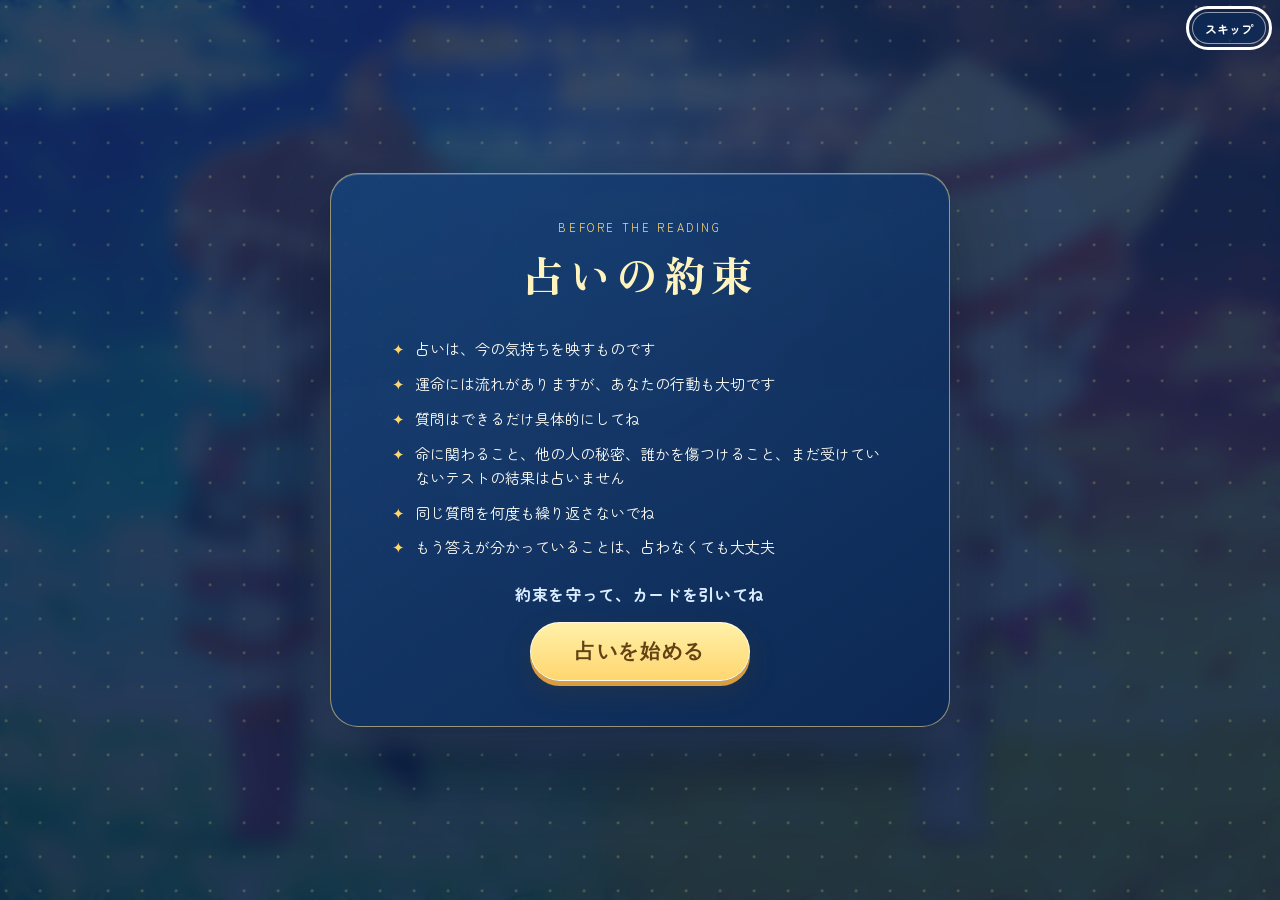
==== commit b6c4a775: "Refine AI reading prompt and simplify setup" ====
--- a/tarot-booth/index.html
+++ b/tarot-booth/index.html
@@ -7,7 +7,7 @@
 <link rel="preconnect" href="https://fonts.googleapis.com">
 <link rel="preconnect" href="https://fonts.gstatic.com" crossorigin>
 <link rel="stylesheet" href="https://fonts.googleapis.com/css2?family=Zen+Maru+Gothic:wght@500;700&family=Zen+Old+Mincho:wght@600;900&display=swap">
-<link rel="stylesheet" href="src/styles.css?v=27">
+<link rel="stylesheet" href="src/styles.css?v=28">
 </head>
 <body>
 
@@ -54,17 +54,6 @@
         </div>
         <span>枚</span>
       </div>
-
-      <details class="info-box reading-guide">
-        <summary>カードの読み方</summary>
-        <p class="reading-intro">引いた順番に並びます。好きな読み方を選んでね。</p>
-        <div class="reading-options">
-          <div><strong>自由に読む</strong><span>カードから感じたことを大切にする</span></div>
-          <div><strong>出来事の流れ</strong><span>原因・経過・結果として読む</span></div>
-          <div><strong>時間の流れ</strong><span>過去・現在・未来として読む</span></div>
-        </div>
-        <p class="reading-closing">読み方を変えても、出るカードは変わりません。</p>
-      </details>
 
       <button class="btn" id="startBtn" type="button">カードを引く</button>
       <p class="note">78枚のカードを使います。カードは逆さま（<ruby>逆位置<rt>ぎゃくいち</rt></ruby>）で出ることもあります。<br>この占いは楽しむためのもので、未来を決めるものではありません。</p>
@@ -133,6 +122,6 @@
 
 <script src="src/deck.js"></script>
 <script src="src/share.js"></script>
-<script src="src/app.js?v=27"></script>
+<script src="src/app.js?v=28"></script>
 </body>
 </html>
--- a/tarot-booth/src/styles.css
+++ b/tarot-booth/src/styles.css
@@ -321,21 +321,6 @@
 .info-box ul{margin:.4em 0;padding-left:1.2em}
 .info-box li{margin-bottom:.2em}
 .info-box p{margin:.3em 0}
-.reading-guide[open]{
-  width:min(100%,560px);padding:10px 12px 11px;border-radius:16px;
-  background:rgba(255,255,255,.55);border:1px solid rgba(54,112,170,.16);
-  box-shadow:0 5px 16px rgba(23,67,108,.08);
-}
-.reading-guide[open] summary{margin-bottom:7px;color:#245e94}
-.reading-options{display:grid;grid-template-columns:repeat(3,minmax(0,1fr));gap:7px}
-.reading-options div{
-  min-width:0;padding:8px 7px;border-radius:11px;text-align:center;
-  background:rgba(255,255,255,.7);border:1px solid rgba(57,115,169,.13);
-}
-.reading-options strong{display:block;color:#1f568a;font-size:12px;line-height:1.3}
-.reading-options span{display:block;margin-top:3px;color:#52718f;font-size:9px;line-height:1.45}
-.reading-intro,.reading-closing{text-align:center;font-size:10px;line-height:1.45}
-.reading-closing{opacity:.8}
 .field{display:flex;align-items:center;gap:12px;flex-wrap:wrap;justify-content:center;font-size:clamp(14px,1.8vw,17px);font-weight:700}
 .stepper{
   display:flex;align-items:center;border:1.5px solid rgba(43,101,159,.4);border-radius:999px;
@@ -561,10 +546,6 @@
   }
   .mode-switch{margin-bottom:1px}
   .field-col textarea{min-height:52px}
-  .reading-guide[open]{padding:8px}
-  .reading-options{grid-template-columns:1fr;gap:5px}
-  .reading-options div{display:grid;grid-template-columns:7.5em 1fr;align-items:center;padding:6px 8px;text-align:left}
-  .reading-options span{margin-top:0}
   #setup .note{max-width:31em}
   #actions{padding-inline:10px}
   #actions > .row:first-child{
